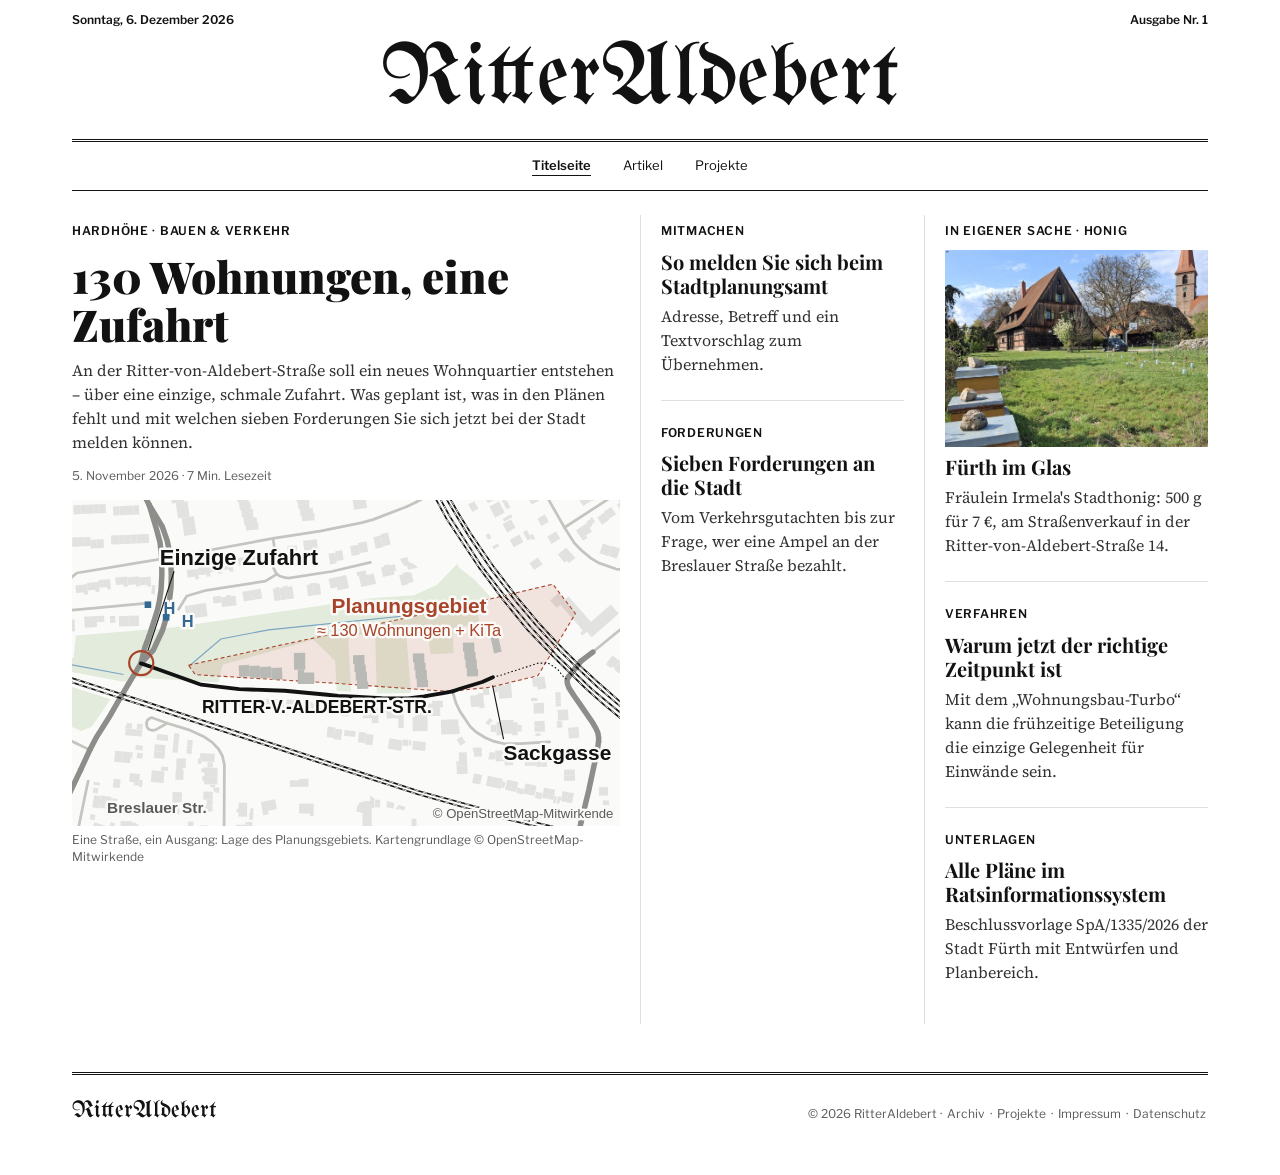
==== index.html @ 5fd56812 "Erste Version der Homepage RitterAldebert Zeitungs-Layout (reines HTML/CSS), Artikel zur Bebauung Ri" ====
<!doctype html>
<html lang="de">
<head>
  <meta charset="utf-8">
  <meta name="viewport" content="width=device-width, initial-scale=1">
  <title>RitterAldebert</title>
  <meta name="description" content="RitterAldebert – Artikel, Notizen und Projekte.">
  <link rel="stylesheet" href="assets/css/fonts.css">
  <link rel="stylesheet" href="assets/css/style.css">
</head>
<body>
  <header class="wrap">
    <div class="topline"><span id="heute">Donnerstag, 5. November 2026</span><span>Ausgabe Nr. 1</span></div>
    <div class="masthead"><a href="index.html">RitterAldebert</a></div>
  </header>
  <nav class="sections wrap" aria-label="Rubriken">
    <ul>
      <li><a href="index.html" aria-current="page">Titelseite</a></li>
      <li><a href="artikel/index.html">Artikel</a></li>
      <li><a href="projekte/index.html">Projekte</a></li>
    </ul>
  </nav>

  <main class="wrap">
    <section class="front">
      <!-- Aufmacher: neuester/wichtigster Artikel -->
      <article class="col lead">
        <a class="kicker" href="artikel/index.html">Hardhöhe · Bauen &amp; Verkehr</a>
        <h2><a href="artikel/ritter-von-aldebert-strasse-verkehr.html">130 Wohnungen, eine Zufahrt</a></h2>
        <p class="summary">An der Ritter-von-Aldebert-Straße soll ein neues Wohnquartier entstehen – über eine einzige, schmale Zufahrt. Was geplant ist, was in den Plänen fehlt und mit welchen sieben Forderungen Sie sich jetzt bei der Stadt melden können.</p>
        <p class="meta">5. November 2026 · 7 Min. Lesezeit</p>
        <figure>
          <a href="artikel/ritter-von-aldebert-strasse-verkehr.html"><img src="assets/img/ritter-aldebert/lageskizze-mobil.svg" alt="Lageskizze: einzige Zufahrt zur Ritter-von-Aldebert-Straße an der Breslauer Straße, Planungsgebiet nördlich der Straße" width="1000" height="596"></a>
          <figcaption>Eine Straße, ein Ausgang: Lage des Planungsgebiets. Kartengrundlage © OpenStreetMap-Mitwirkende</figcaption>
        </figure>
      </article>

      <!-- Spalte 2 -->
      <div class="col">
        <article class="teaser">
          <span class="kicker">Mitmachen</span>
          <h3><a href="artikel/ritter-von-aldebert-strasse-verkehr.html#melden">So melden Sie sich beim Stadtplanungsamt</a></h3>
          <p class="summary">Adresse, Betreff und ein Textvorschlag zum Übernehmen.</p>
        </article>
        <article class="teaser">
          <span class="kicker">Forderungen</span>
          <h3><a href="artikel/ritter-von-aldebert-strasse-verkehr.html#forderungen">Sieben Forderungen an die Stadt</a></h3>
          <p class="summary">Vom Verkehrsgutachten bis zur Frage, wer eine Ampel an der Breslauer Straße bezahlt.</p>
        </article>
      </div>

      <!-- Spalte 3 -->
      <div class="col">
        <article class="teaser">
          <span class="kicker">In eigener Sache · Honig</span>
          <a href="artikel/fraeulein-irmelas-stadthonig.html"><img src="assets/img/stadthonig/pfarrgarten-poppenreuth.jpg" alt="Bienenkästen im Pfarrgarten Poppenreuth vor dem Kirchturm" width="1200" height="1600" loading="lazy" style="aspect-ratio:4/3;object-fit:cover;object-position:center 35%;width:100%;margin:6px 0 8px"></a>
          <h3><a href="artikel/fraeulein-irmelas-stadthonig.html">Fürth im Glas</a></h3>
          <p class="summary">Fräulein Irmela's Stadthonig: 500 g für 7 €, am Straßenverkauf in der Ritter-von-Aldebert-Straße 14.</p>
        </article>
        <article class="teaser">
          <span class="kicker">Verfahren</span>
          <h3><a href="artikel/ritter-von-aldebert-strasse-verkehr.html#verfahren">Warum jetzt der richtige Zeitpunkt ist</a></h3>
          <p class="summary">Mit dem „Wohnungsbau-Turbo“ kann die frühzeitige Beteiligung die einzige Gelegenheit für Einwände sein.</p>
        </article>
        <article class="teaser">
          <span class="kicker">Unterlagen</span>
          <h3><a href="https://stadtrat.fuerth.de/vo0050.asp?__kvonr=66190">Alle Pläne im Ratsinformationssystem</a></h3>
          <p class="summary">Beschlussvorlage SpA/1335/2026 der Stadt Fürth mit Entwürfen und Planbereich.</p>
        </article>
      </div>
    </section>

  </main>

  <footer class="wrap">
    <div class="footer"><span class="mark">RitterAldebert</span><span>© 2026 RitterAldebert<span class="sep" aria-hidden="true"> · </span><a href="artikel/index.html">Archiv</a><span class="sep" aria-hidden="true"> · </span><a href="projekte/index.html">Projekte</a><span class="sep" aria-hidden="true"> · </span><a href="impressum.html">Impressum</a><span class="sep" aria-hidden="true"> · </span><a href="datenschutz.html">Datenschutz</a></span></div>
  </footer>
  <script src="assets/js/datum.js"></script>
</body>
</html>
---- assets/css/fonts.css ----
/* Lokal eingebundene Schriften (SIL Open Font License 1.1) – keine Verbindung zu Google.
   Quelle: Google Fonts, heruntergeladen 05.11.2026. Lizenztexte: assets/fonts/LIZENZ.txt */

@font-face {
  font-family: 'Libre Franklin';
  font-style: normal;
  font-weight: 400;
  font-display: swap;
  src: url('../fonts/libre-franklin-normal-400-latin-ext.woff2') format('woff2');
  unicode-range: U+0100-02BA, U+02BD-02C5, U+02C7-02CC, U+02CE-02D7, U+02DD-02FF, U+0304, U+0308, U+0329, U+1D00-1DBF, U+1E00-1E9F, U+1EF2-1EFF, U+2020, U+20A0-20AB, U+20AD-20C4, U+2113, U+2C60-2C7F, U+A720-A7FF;
}

@font-face {
  font-family: 'Libre Franklin';
  font-style: normal;
  font-weight: 400;
  font-display: swap;
  src: url('../fonts/libre-franklin-normal-400-latin.woff2') format('woff2');
  unicode-range: U+0000-00FF, U+0131, U+0152-0153, U+02BB-02BC, U+02C6, U+02DA, U+02DC, U+0304, U+0308, U+0329, U+2000-206F, U+20AC, U+2122, U+2191, U+2193, U+2212, U+2215, U+FEFF, U+FFFD;
}

@font-face {
  font-family: 'Libre Franklin';
  font-style: normal;
  font-weight: 600;
  font-display: swap;
  src: url('../fonts/libre-franklin-normal-400-latin-ext.woff2') format('woff2');
  unicode-range: U+0100-02BA, U+02BD-02C5, U+02C7-02CC, U+02CE-02D7, U+02DD-02FF, U+0304, U+0308, U+0329, U+1D00-1DBF, U+1E00-1E9F, U+1EF2-1EFF, U+2020, U+20A0-20AB, U+20AD-20C4, U+2113, U+2C60-2C7F, U+A720-A7FF;
}

@font-face {
  font-family: 'Libre Franklin';
  font-style: normal;
  font-weight: 600;
  font-display: swap;
  src: url('../fonts/libre-franklin-normal-400-latin.woff2') format('woff2');
  unicode-range: U+0000-00FF, U+0131, U+0152-0153, U+02BB-02BC, U+02C6, U+02DA, U+02DC, U+0304, U+0308, U+0329, U+2000-206F, U+20AC, U+2122, U+2191, U+2193, U+2212, U+2215, U+FEFF, U+FFFD;
}

@font-face {
  font-family: 'Playfair Display';
  font-style: normal;
  font-weight: 700;
  font-display: swap;
  src: url('../fonts/playfair-display-normal-700-latin-ext.woff2') format('woff2');
  unicode-range: U+0100-02BA, U+02BD-02C5, U+02C7-02CC, U+02CE-02D7, U+02DD-02FF, U+0304, U+0308, U+0329, U+1D00-1DBF, U+1E00-1E9F, U+1EF2-1EFF, U+2020, U+20A0-20AB, U+20AD-20C4, U+2113, U+2C60-2C7F, U+A720-A7FF;
}

@font-face {
  font-family: 'Playfair Display';
  font-style: normal;
  font-weight: 700;
  font-display: swap;
  src: url('../fonts/playfair-display-normal-700-latin.woff2') format('woff2');
  unicode-range: U+0000-00FF, U+0131, U+0152-0153, U+02BB-02BC, U+02C6, U+02DA, U+02DC, U+0304, U+0308, U+0329, U+2000-206F, U+20AC, U+2122, U+2191, U+2193, U+2212, U+2215, U+FEFF, U+FFFD;
}

@font-face {
  font-family: 'Playfair Display';
  font-style: normal;
  font-weight: 900;
  font-display: swap;
  src: url('../fonts/playfair-display-normal-700-latin-ext.woff2') format('woff2');
  unicode-range: U+0100-02BA, U+02BD-02C5, U+02C7-02CC, U+02CE-02D7, U+02DD-02FF, U+0304, U+0308, U+0329, U+1D00-1DBF, U+1E00-1E9F, U+1EF2-1EFF, U+2020, U+20A0-20AB, U+20AD-20C4, U+2113, U+2C60-2C7F, U+A720-A7FF;
}

@font-face {
  font-family: 'Playfair Display';
  font-style: normal;
  font-weight: 900;
  font-display: swap;
  src: url('../fonts/playfair-display-normal-700-latin.woff2') format('woff2');
  unicode-range: U+0000-00FF, U+0131, U+0152-0153, U+02BB-02BC, U+02C6, U+02DA, U+02DC, U+0304, U+0308, U+0329, U+2000-206F, U+20AC, U+2122, U+2191, U+2193, U+2212, U+2215, U+FEFF, U+FFFD;
}

@font-face {
  font-family: 'Source Serif 4';
  font-style: italic;
  font-weight: 400;
  font-display: swap;
  src: url('../fonts/source-serif-4-italic-400-latin-ext.woff2') format('woff2');
  unicode-range: U+0100-02BA, U+02BD-02C5, U+02C7-02CC, U+02CE-02D7, U+02DD-02FF, U+0304, U+0308, U+0329, U+1D00-1DBF, U+1E00-1E9F, U+1EF2-1EFF, U+2020, U+20A0-20AB, U+20AD-20C4, U+2113, U+2C60-2C7F, U+A720-A7FF;
}

@font-face {
  font-family: 'Source Serif 4';
  font-style: italic;
  font-weight: 400;
  font-display: swap;
  src: url('../fonts/source-serif-4-italic-400-latin.woff2') format('woff2');
  unicode-range: U+0000-00FF, U+0131, U+0152-0153, U+02BB-02BC, U+02C6, U+02DA, U+02DC, U+0304, U+0308, U+0329, U+2000-206F, U+20AC, U+2122, U+2191, U+2193, U+2212, U+2215, U+FEFF, U+FFFD;
}

@font-face {
  font-family: 'Source Serif 4';
  font-style: normal;
  font-weight: 400;
  font-display: swap;
  src: url('../fonts/source-serif-4-normal-400-latin-ext.woff2') format('woff2');
  unicode-range: U+0100-02BA, U+02BD-02C5, U+02C7-02CC, U+02CE-02D7, U+02DD-02FF, U+0304, U+0308, U+0329, U+1D00-1DBF, U+1E00-1E9F, U+1EF2-1EFF, U+2020, U+20A0-20AB, U+20AD-20C4, U+2113, U+2C60-2C7F, U+A720-A7FF;
}

@font-face {
  font-family: 'Source Serif 4';
  font-style: normal;
  font-weight: 400;
  font-display: swap;
  src: url('../fonts/source-serif-4-normal-400-latin.woff2') format('woff2');
  unicode-range: U+0000-00FF, U+0131, U+0152-0153, U+02BB-02BC, U+02C6, U+02DA, U+02DC, U+0304, U+0308, U+0329, U+2000-206F, U+20AC, U+2122, U+2191, U+2193, U+2212, U+2215, U+FEFF, U+FFFD;
}

@font-face {
  font-family: 'Source Serif 4';
  font-style: normal;
  font-weight: 600;
  font-display: swap;
  src: url('../fonts/source-serif-4-normal-400-latin-ext.woff2') format('woff2');
  unicode-range: U+0100-02BA, U+02BD-02C5, U+02C7-02CC, U+02CE-02D7, U+02DD-02FF, U+0304, U+0308, U+0329, U+1D00-1DBF, U+1E00-1E9F, U+1EF2-1EFF, U+2020, U+20A0-20AB, U+20AD-20C4, U+2113, U+2C60-2C7F, U+A720-A7FF;
}

@font-face {
  font-family: 'Source Serif 4';
  font-style: normal;
  font-weight: 600;
  font-display: swap;
  src: url('../fonts/source-serif-4-normal-400-latin.woff2') format('woff2');
  unicode-range: U+0000-00FF, U+0131, U+0152-0153, U+02BB-02BC, U+02C6, U+02DA, U+02DC, U+0304, U+0308, U+0329, U+2000-206F, U+20AC, U+2122, U+2191, U+2193, U+2212, U+2215, U+FEFF, U+FFFD;
}

@font-face {
  font-family: 'UnifrakturMaguntia';
  font-style: normal;
  font-weight: 400;
  font-display: swap;
  src: url('../fonts/unifrakturmaguntia-normal-400-latin.woff2') format('woff2');
  unicode-range: U+0000-00FF, U+0131, U+0152-0153, U+02BB-02BC, U+02C6, U+02DA, U+02DC, U+0304, U+0308, U+0329, U+2000-206F, U+20AC, U+2122, U+2191, U+2193, U+2212, U+2215, U+FEFF, U+FFFD;
}
---- assets/css/style.css ----
/* RitterAldebert – einziges Stylesheet. Werte siehe docs/design.md */
:root {
  --ink: #121212;
  --paper: #ffffff;
  --muted: #5a5a5a;
  --rule: #dfdfdf;
  --link: #326891;
  --accent: #a8442a;   /* nur in Grafiken: „neu / geplant“ */
  --accent-soft: #f3e3dd;

  --font-masthead: "UnifrakturMaguntia", "Old English Text MT", serif;
  --font-headline: "Playfair Display", Georgia, serif;
  --font-body: "Source Serif 4", Georgia, serif;
  --font-meta: "Libre Franklin", "Helvetica Neue", Arial, sans-serif;

  --max: 1200px;
  --gutter: 16px;
}
@media (min-width: 760px) { :root { --gutter: 32px; } }

*, *::before, *::after { box-sizing: border-box; }
html { -webkit-text-size-adjust: 100%; }
body {
  margin: 0;
  background: var(--paper);
  color: var(--ink);
  font: 400 1.125rem/1.6 var(--font-body);
  text-rendering: optimizeLegibility;
}
img { max-width: 100%; height: auto; display: block; }
a { color: inherit; text-decoration: none; }
a:hover { text-decoration: underline; text-underline-offset: 3px; }
:focus-visible { outline: 2px solid var(--ink); outline-offset: 2px; }

.wrap { max-width: var(--max); margin: 0 auto; padding: 0 var(--gutter); }

/* ---------- Kopf ---------- */
.topline {
  display: flex; justify-content: space-between; gap: 1rem;
  font: 600 0.75rem/1 var(--font-meta);
  padding: 14px 0 0;
}
.topline span:last-child { text-align: right; }
.masthead {
  text-align: center;
  border-bottom: 3px double var(--ink);
  padding: 6px 0 10px;
}
.masthead a {
  font-family: var(--font-masthead);
  font-size: clamp(2.6rem, 8vw, 5.5rem);
  line-height: 1.1;
  font-weight: 400;
  text-decoration: none;
}
.sections {
  font: 400 0.8125rem/1 var(--font-meta);
}
.sections ul {
  border-bottom: 1px solid var(--ink);
  list-style: none; margin: 0; padding: 2px 0;
  display: flex; justify-content: center; flex-wrap: wrap; gap: 0 16px;
}
/* Tippfläche mind. 44 px hoch (Mobil) */
.sections a { display: inline-block; padding: 15px 8px; min-height: 44px; }
@media (max-width: 600px) { .sections { font-size: 0.9375rem; } }
.sections a[aria-current="page"] { font-weight: 600; text-decoration: underline; text-underline-offset: 5px; }

/* ---------- Meta-Elemente ---------- */
.kicker, .byline, figcaption, .meta {
  font-family: var(--font-meta);
  font-size: 0.75rem;
  color: var(--muted);
}
.kicker { text-transform: uppercase; letter-spacing: 0.06em; font-weight: 600; color: var(--ink); }
figure { margin: 0; }
figcaption { margin-top: 6px; line-height: 1.4; }

/* ---------- Startseite ---------- */
.front {
  display: grid;
  grid-template-columns: 1fr;
  gap: 0;
  padding: 24px 0;
}
@media (min-width: 760px) {
  .front { grid-template-columns: 2fr 1fr 1fr; }
  .front > .col + .col { border-left: 1px solid var(--rule); padding-left: 20px; }
  .front > .col:not(:last-child) { padding-right: 20px; }
}
.lead h2 {
  font: 900 clamp(1.8rem, 4vw, 2.75rem)/1.1 var(--font-headline);
  margin: 8px 0 10px;
}
.lead figure { margin: 14px 0 0; }
.summary { font-size: 1rem; line-height: 1.5; margin: 0 0 8px; color: #333; }

.teaser { padding: 0 0 16px; margin: 0 0 16px; border-bottom: 1px solid var(--rule); }
.teaser:last-child { border-bottom: 0; }
.teaser h3 { font: 700 1.25rem/1.2 var(--font-headline); margin: 6px 0 6px; }
.front > .col + .col { padding-top: 24px; }
@media (min-width: 760px) { .front > .col + .col { padding-top: 0; } }
.front > .col + .col { border-top: 1px solid var(--rule); }
@media (min-width: 760px) { .front > .col + .col { border-top: 0; } }

.section-head {
  font: 700 1.125rem/1 var(--font-headline);
  border-top: 2px solid var(--ink);
  padding-top: 10px; margin: 8px 0 18px;
}
.section-head a:hover { text-decoration: underline; }

/* ---------- Galerie ---------- */
.gallery {
  display: grid;
  grid-template-columns: repeat(auto-fill, minmax(260px, 1fr));
  gap: 28px 24px;
  padding-bottom: 32px;
}
.gallery img { aspect-ratio: 4 / 3; object-fit: cover; width: 100%; background: var(--rule); }
.gallery h3 { font: 700 1.125rem/1.25 var(--font-headline); margin: 10px 0 4px; }

/* ---------- Artikel ---------- */
.article { max-width: 640px; margin: 0 auto; padding: 36px 0 48px; }
.article h1 {
  font: 900 clamp(2rem, 5vw, 3rem)/1.1 var(--font-headline);
  margin: 10px 0 12px;
}
.article .dek { font-style: italic; font-size: 1.25rem; line-height: 1.45; color: #333; margin: 0 0 18px; }
.article .byline { border-top: 1px solid var(--rule); border-bottom: 1px solid var(--rule); padding: 10px 0; margin-bottom: 24px; }
.article figure.wide { margin: 0 0 28px; }
@media (min-width: 1000px) { .article figure.wide { margin-left: -120px; margin-right: -120px; } }
.article .body p { margin: 0 0 1.2em; }
.article .body a { color: var(--link); text-decoration: underline; text-underline-offset: 2px; }
.article .body h2 { font: 700 1.5rem/1.25 var(--font-headline); margin: 1.8em 0 0.6em; }
.article .body blockquote {
  margin: 1.6em 0; padding: 0 0 0 20px; border-left: 3px solid var(--ink);
  font: italic 400 1.375rem/1.4 var(--font-headline);
}
.article .body figure { margin: 1.6em 0 1.8em; }
.article .body figure > img { max-height: 620px; width: auto; max-width: 100%; margin: 0 auto; }
img.crop-43 { aspect-ratio: 4 / 3; object-fit: cover; object-position: center 40%; width: 100%; }
.article .body ol, .article .body ul { padding-left: 1.4em; margin: 0 0 1.4em; }
.article .body li { margin: 0 0 0.7em; }
.article .body ol.demands li::marker { font: 700 1.1em var(--font-headline); }
.article .body ul.sources { font-size: 0.95rem; }
.factbox {
  border-top: 2px solid var(--ink); border-bottom: 1px solid var(--rule);
  padding: 14px 0 4px; margin: 1.6em 0;
  font-size: 1rem;
}
.factbox p { margin: 0 0 0.8em; }
.article .body blockquote.letter {
  font: 400 1rem/1.6 var(--font-body);
  border-left: 1px solid var(--rule);
}
.article .body blockquote.letter p { margin: 0 0 0.9em; }
.article .body > p:first-of-type::first-letter {
  float: left;
  font: 900 4.2em/0.8 var(--font-headline);
  padding: 6px 8px 0 0;
}

/* ---------- Grafiken ---------- */
.graphic { margin: 1.8em 0 2em; }
.article .body .graphic .g-title { font: 700 1.125rem/1.25 var(--font-headline); margin: 0 0 2px; }
.article .body .graphic .g-sub { font: 400 0.8125rem/1.4 var(--font-meta); color: var(--muted); margin: 0 0 12px; }
.article .body .graphic .paths p { margin: 0 0 4px; }
.graphic svg, .graphic img { width: 100%; height: auto; display: block; }
.graphic svg text { font-family: var(--font-meta); }
/* Querschnitt: auf schmalen Bildschirmen größere Schrift, Nebensachen ausblenden */
@media (max-width: 600px) {
  .qs .t-s { font-size: 20px; }
  .qs .t-m { font-size: 22px; }
  .qs .t-hide { display: none; }
}
.graphic figcaption { border-top: 1px solid var(--rule); padding-top: 6px; }

/* Kennzahlen */
.stats { display: grid; grid-template-columns: 1fr; gap: 0; border-top: 2px solid var(--ink); }
@media (min-width: 560px) { .stats { grid-template-columns: repeat(3, 1fr); } }
.stat { padding: 12px 14px 14px 0; border-bottom: 1px solid var(--rule); }
@media (min-width: 560px) { .stat + .stat { border-left: 1px solid var(--rule); padding-left: 14px; } }
.stat .num { font: 900 2.1rem/1 var(--font-headline); color: var(--accent); display: block; margin: 6px 0 4px; }
.stat .lbl { display: block; font: 400 0.8125rem/1.35 var(--font-meta); color: var(--ink); }
.stat .lbl em { color: var(--muted); font-style: normal; }
.range { margin: 14px 0 0; font-family: var(--font-meta); font-size: 0.75rem; color: var(--muted); }
.range .track { position: relative; height: 14px; background: #eeeeec; margin: 6px 0 4px; }
.range .band { position: absolute; top: 0; bottom: 0; left: 50%; width: 41.7%; background: var(--accent); opacity: .85; }
.range .scale { display: flex; justify-content: space-between; }

/* Verfahrensablauf */
.process { list-style: none; margin: 0; padding: 0; font-family: var(--font-meta); font-size: 0.875rem; }
.process > li { position: relative; padding: 0 0 18px 28px; margin: 0; border-left: 2px solid var(--rule); margin-left: 7px; }
.process > li:last-child { border-left-color: transparent; padding-bottom: 0; }
.process > li::before { content: ""; position: absolute; left: -8px; top: 2px; width: 14px; height: 14px; border-radius: 50%; background: var(--paper); border: 2px solid var(--ink); }
.process > li.done::before { background: var(--ink); }
.process > li.now::before { background: var(--accent); border-color: var(--accent); box-shadow: 0 0 0 4px var(--accent-soft); }
.process .when { display: block; font-size: 0.75rem; color: var(--muted); text-transform: uppercase; letter-spacing: .05em; }
.process .now-tag { display: inline-block; background: var(--accent); color: #fff; font-size: 0.6875rem; font-weight: 600; letter-spacing: .06em; padding: 1px 6px; margin-left: 6px; vertical-align: 2px; }
.process strong { font-weight: 600; }
.paths { display: grid; grid-template-columns: 1fr; gap: 12px; margin-top: 10px; }
@media (min-width: 560px) { .paths { grid-template-columns: 1fr 1fr; } }
.paths > div { border-top: 2px solid var(--ink); padding-top: 8px; }
.paths h4 { font: 700 0.95rem/1.3 var(--font-headline); margin: 0 0 4px; }
.paths p { margin: 0 0 4px; font-size: 0.8125rem; line-height: 1.45; }
.paths .pro { color: var(--muted); }

.article.no-dropcap .body > p:first-of-type::first-letter { float: none; font: inherit; padding: 0; }

/* Teilen-Leiste */
.share { display: flex; flex-wrap: wrap; align-items: center; gap: 8px; margin: 0 0 24px; font-family: var(--font-meta); }
.share:empty { display: none; }
.share-label { font-size: 0.75rem; font-weight: 600; text-transform: uppercase; letter-spacing: .06em; margin-right: 4px; }
.share-btn {
  display: inline-flex; align-items: center; min-height: 44px; padding: 0 14px;
  border: 1px solid var(--ink); background: var(--paper); color: var(--ink);
  font: 600 0.8125rem/1 var(--font-meta); text-decoration: none; cursor: pointer; border-radius: 0;
}
.share-btn:hover { background: var(--ink); color: var(--paper); text-decoration: none; }
.share-main { background: var(--ink); color: var(--paper); }
.share-end { border-top: 1px solid var(--rule); padding-top: 16px; margin-top: 28px; }

/* Archivliste */
.archive { list-style: none; padding: 0; margin: 0; max-width: 800px; }
.archive li { display: grid; grid-template-columns: 1fr; gap: 4px; padding: 18px 0; border-bottom: 1px solid var(--rule); }
@media (min-width: 760px) { .archive li { grid-template-columns: 140px 1fr; gap: 24px; } }
.archive h3 { font: 700 1.25rem/1.25 var(--font-headline); margin: 0 0 4px; }
.archive p { margin: 0; font-size: 1rem; color: #333; }

.page-title { font: 900 2.25rem/1.1 var(--font-headline); margin: 32px 0 20px; }

/* ---------- Fuß ---------- */
.footer {
  border-top: 3px double var(--ink);
  margin-top: 24px;
  padding: 18px 0 40px;
  font: 400 0.75rem/1.5 var(--font-meta);
  color: var(--muted);
  display: flex; flex-wrap: wrap; justify-content: space-between; gap: 8px;
}
.footer a { display: inline-block; padding: 12px 2px; }
@media (max-width: 600px) {
  .footer { flex-direction: column; gap: 4px; font-size: 0.875rem; }
  .footer > span:last-child { display: flex; flex-wrap: wrap; align-items: center; gap: 0 18px; }
  .footer .sep { display: none; }
}
.footer .mark { font-family: var(--font-masthead); font-size: 1.5rem; color: var(--ink); }
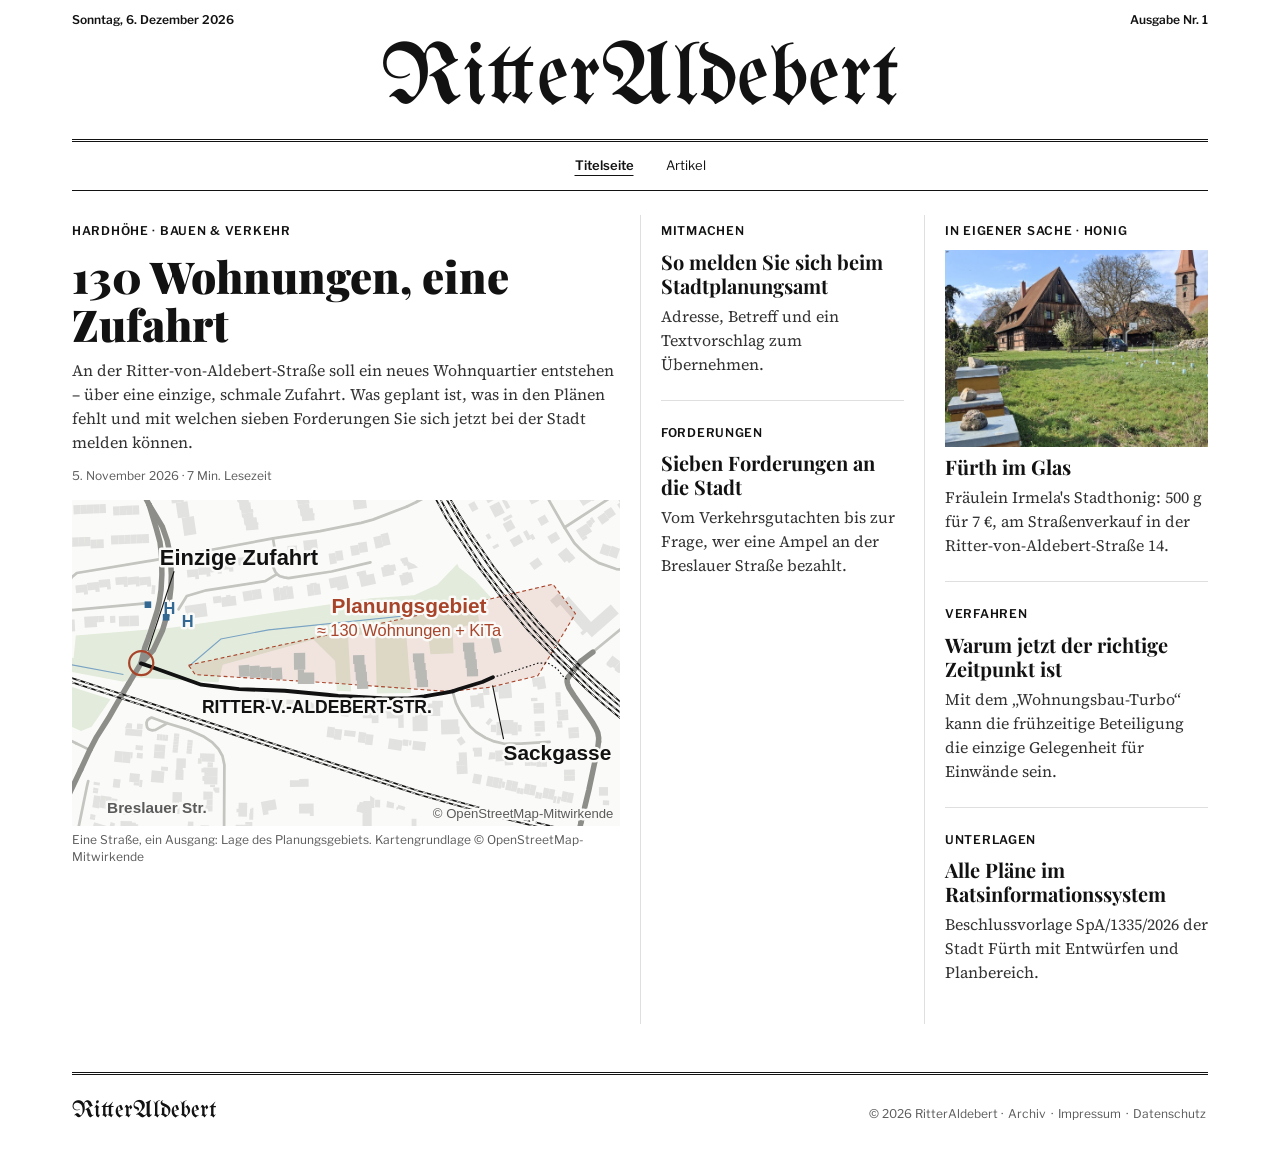
==== commit e002d9db: "Beispielprojekt und Platzhalter entfernt, Rubrik Projekte ausgeblendet Projekte-Galerie, Beispielpro" ====
--- a/index.html
+++ b/index.html
@@ -4,7 +4,7 @@
   <meta charset="utf-8">
   <meta name="viewport" content="width=device-width, initial-scale=1">
   <title>RitterAldebert</title>
-  <meta name="description" content="RitterAldebert – Artikel, Notizen und Projekte.">
+  <meta name="description" content="RitterAldebert – Nachrichten und Hintergründe aus der Ritter-von-Aldebert-Straße in Fürth.">
   <link rel="stylesheet" href="assets/css/fonts.css">
   <link rel="stylesheet" href="assets/css/style.css">
 </head>
@@ -17,7 +17,6 @@
     <ul>
       <li><a href="index.html" aria-current="page">Titelseite</a></li>
       <li><a href="artikel/index.html">Artikel</a></li>
-      <li><a href="projekte/index.html">Projekte</a></li>
     </ul>
   </nav>
 
@@ -73,7 +72,7 @@
   </main>
 
   <footer class="wrap">
-    <div class="footer"><span class="mark">RitterAldebert</span><span>© 2026 RitterAldebert<span class="sep" aria-hidden="true"> · </span><a href="artikel/index.html">Archiv</a><span class="sep" aria-hidden="true"> · </span><a href="projekte/index.html">Projekte</a><span class="sep" aria-hidden="true"> · </span><a href="impressum.html">Impressum</a><span class="sep" aria-hidden="true"> · </span><a href="datenschutz.html">Datenschutz</a></span></div>
+    <div class="footer"><span class="mark">RitterAldebert</span><span>© 2026 RitterAldebert<span class="sep" aria-hidden="true"> · </span><a href="artikel/index.html">Archiv</a><span class="sep" aria-hidden="true"> · </span><a href="impressum.html">Impressum</a><span class="sep" aria-hidden="true"> · </span><a href="datenschutz.html">Datenschutz</a></span></div>
   </footer>
   <script src="assets/js/datum.js"></script>
 </body>
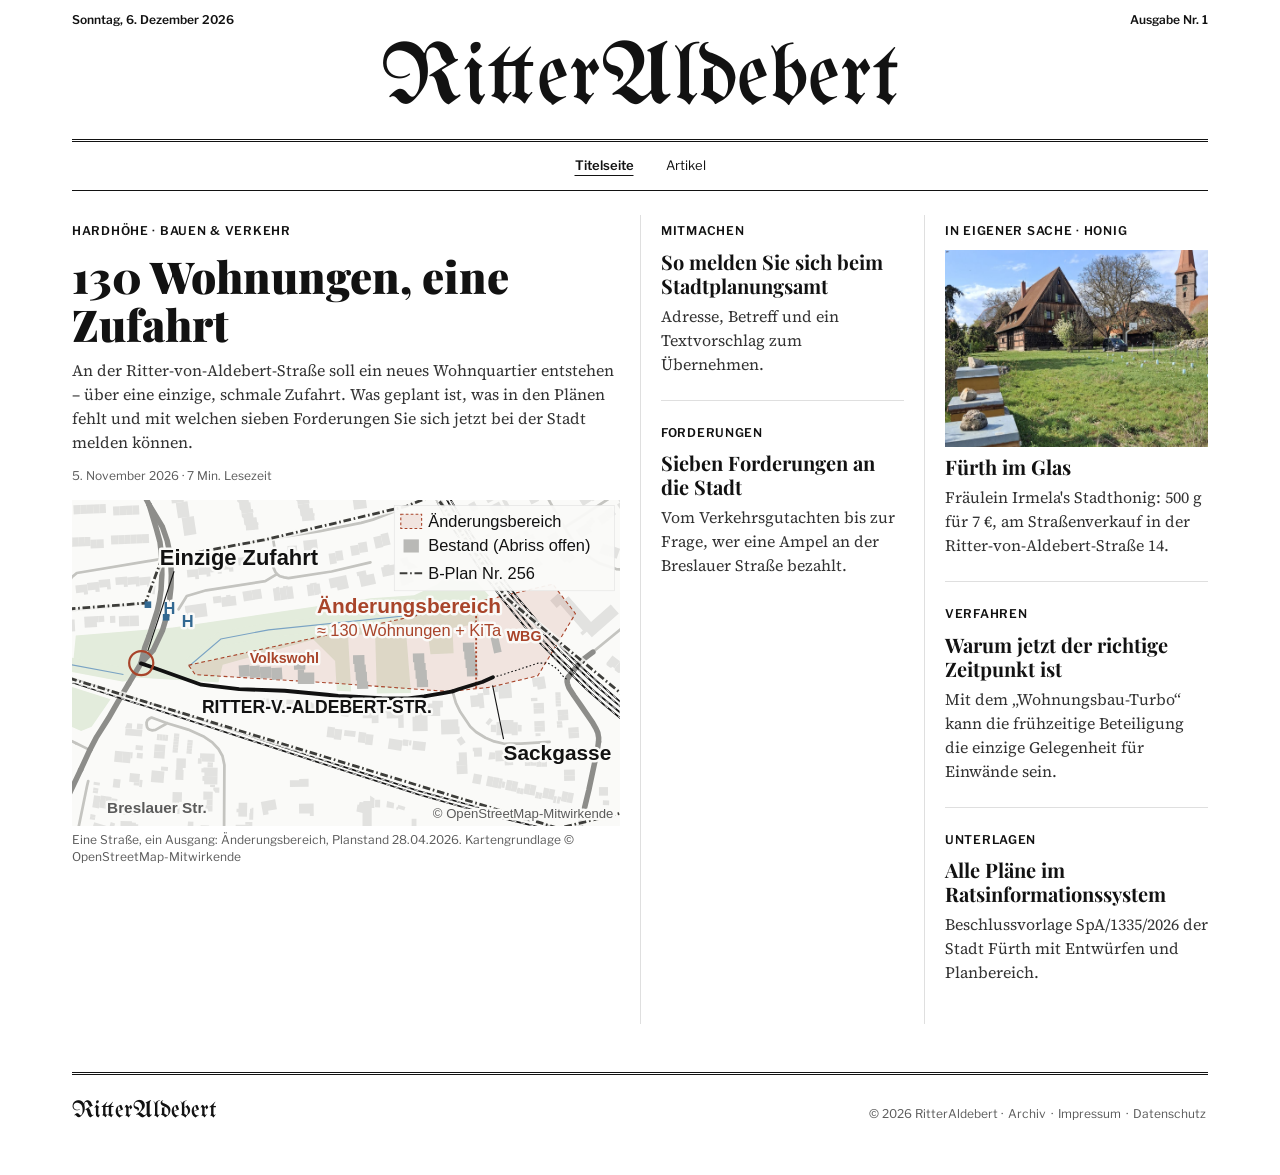
==== commit 9ffb9662: "Verkehrsartikel redaktionell überarbeitet - Verkehrsabschätzung korrigiert (260–530 statt 600–1.100 " ====
--- a/index.html
+++ b/index.html
@@ -30,7 +30,7 @@
         <p class="meta">5. November 2026 · 7 Min. Lesezeit</p>
         <figure>
           <a href="artikel/ritter-von-aldebert-strasse-verkehr.html"><img src="assets/img/ritter-aldebert/lageskizze-mobil.svg" alt="Lageskizze: einzige Zufahrt zur Ritter-von-Aldebert-Straße an der Breslauer Straße, Planungsgebiet nördlich der Straße" width="1000" height="596"></a>
-          <figcaption>Eine Straße, ein Ausgang: Lage des Planungsgebiets. Kartengrundlage © OpenStreetMap-Mitwirkende</figcaption>
+          <figcaption>Eine Straße, ein Ausgang: Änderungsbereich, Planstand 28.04.2026. Kartengrundlage © OpenStreetMap-Mitwirkende</figcaption>
         </figure>
       </article>
 
--- a/assets/css/style.css
+++ b/assets/css/style.css
@@ -179,6 +179,7 @@
 /* Kennzahlen */
 .stats { display: grid; grid-template-columns: 1fr; gap: 0; border-top: 2px solid var(--ink); }
 @media (min-width: 560px) { .stats { grid-template-columns: repeat(3, 1fr); } }
+@media (min-width: 560px) { .stats.four { grid-template-columns: repeat(2, 1fr); } .stats.four .stat:nth-child(3) { border-left: 0; padding-left: 0; } }
 .stat { padding: 12px 14px 14px 0; border-bottom: 1px solid var(--rule); }
 @media (min-width: 560px) { .stat + .stat { border-left: 1px solid var(--rule); padding-left: 14px; } }
 .stat .num { font: 900 2.1rem/1 var(--font-headline); color: var(--accent); display: block; margin: 6px 0 4px; }
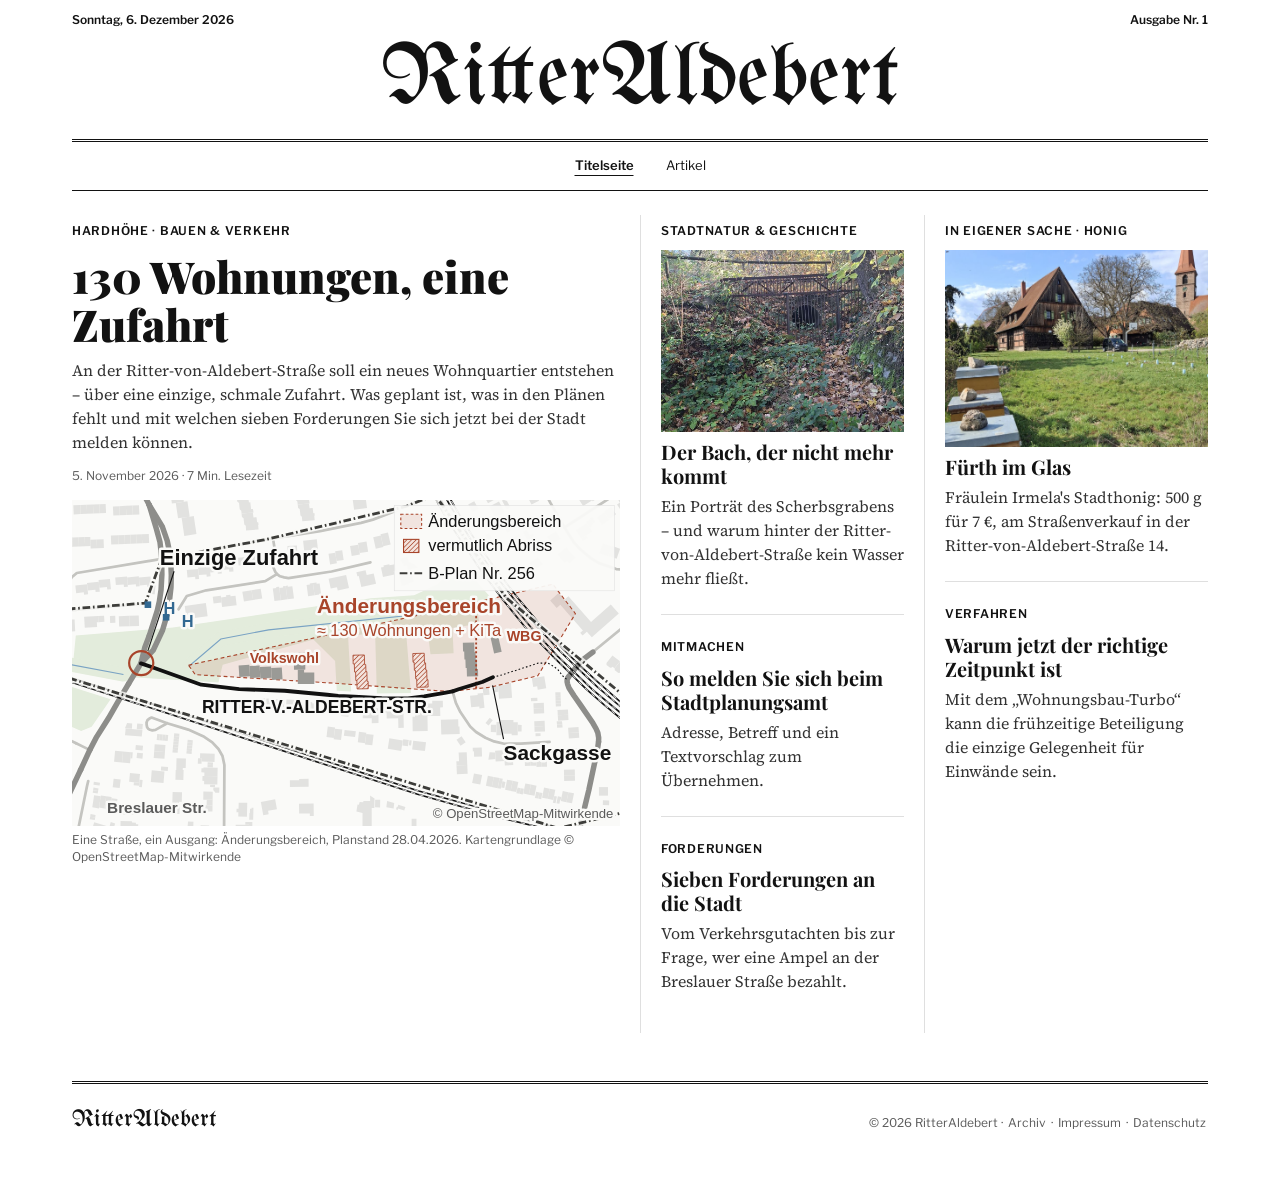
==== commit 0ff4c7d8: "Neuer Artikel: Der Bach, der nicht mehr kommt (Scherbsgraben) Porträt des Scherbsgrabens mit Fokus a" ====
--- a/index.html
+++ b/index.html
@@ -37,6 +37,12 @@
       <!-- Spalte 2 -->
       <div class="col">
         <article class="teaser">
+          <span class="kicker">Stadtnatur &amp; Geschichte</span>
+          <a href="artikel/scherbsgraben.html"><img src="assets/img/scherbsgraben/loewenkaefig.jpg" alt="Vergittertes Rohr im trockenen, laubbedeckten Bachbett des Scherbsgrabens" width="900" height="1200" loading="lazy" style="aspect-ratio:4/3;object-fit:cover;object-position:center 55%;width:100%;margin:6px 0 8px"></a>
+          <h3><a href="artikel/scherbsgraben.html">Der Bach, der nicht mehr kommt</a></h3>
+          <p class="summary">Ein Porträt des Scherbsgrabens – und warum hinter der Ritter-von-Aldebert-Straße kein Wasser mehr fließt.</p>
+        </article>
+        <article class="teaser">
           <span class="kicker">Mitmachen</span>
           <h3><a href="artikel/ritter-von-aldebert-strasse-verkehr.html#melden">So melden Sie sich beim Stadtplanungsamt</a></h3>
           <p class="summary">Adresse, Betreff und ein Textvorschlag zum Übernehmen.</p>
@@ -61,11 +67,6 @@
           <h3><a href="artikel/ritter-von-aldebert-strasse-verkehr.html#verfahren">Warum jetzt der richtige Zeitpunkt ist</a></h3>
           <p class="summary">Mit dem „Wohnungsbau-Turbo“ kann die frühzeitige Beteiligung die einzige Gelegenheit für Einwände sein.</p>
         </article>
-        <article class="teaser">
-          <span class="kicker">Unterlagen</span>
-          <h3><a href="https://stadtrat.fuerth.de/vo0050.asp?__kvonr=66190">Alle Pläne im Ratsinformationssystem</a></h3>
-          <p class="summary">Beschlussvorlage SpA/1335/2026 der Stadt Fürth mit Entwürfen und Planbereich.</p>
-        </article>
       </div>
     </section>
 
--- a/assets/css/style.css
+++ b/assets/css/style.css
@@ -139,6 +139,9 @@
 }
 .article .body figure { margin: 1.6em 0 1.8em; }
 .article .body figure > img { max-height: 620px; width: auto; max-width: 100%; margin: 0 auto; }
+.photo-pair { display: grid; grid-template-columns: 1fr; gap: 14px; margin: 1.6em 0 1.8em; }
+@media (min-width: 560px) { .photo-pair { grid-template-columns: 1fr 1fr; } }
+.article .body .photo-pair figure { margin: 0; }
 img.crop-43 { aspect-ratio: 4 / 3; object-fit: cover; object-position: center 40%; width: 100%; }
 .article .body ol, .article .body ul { padding-left: 1.4em; margin: 0 0 1.4em; }
 .article .body li { margin: 0 0 0.7em; }
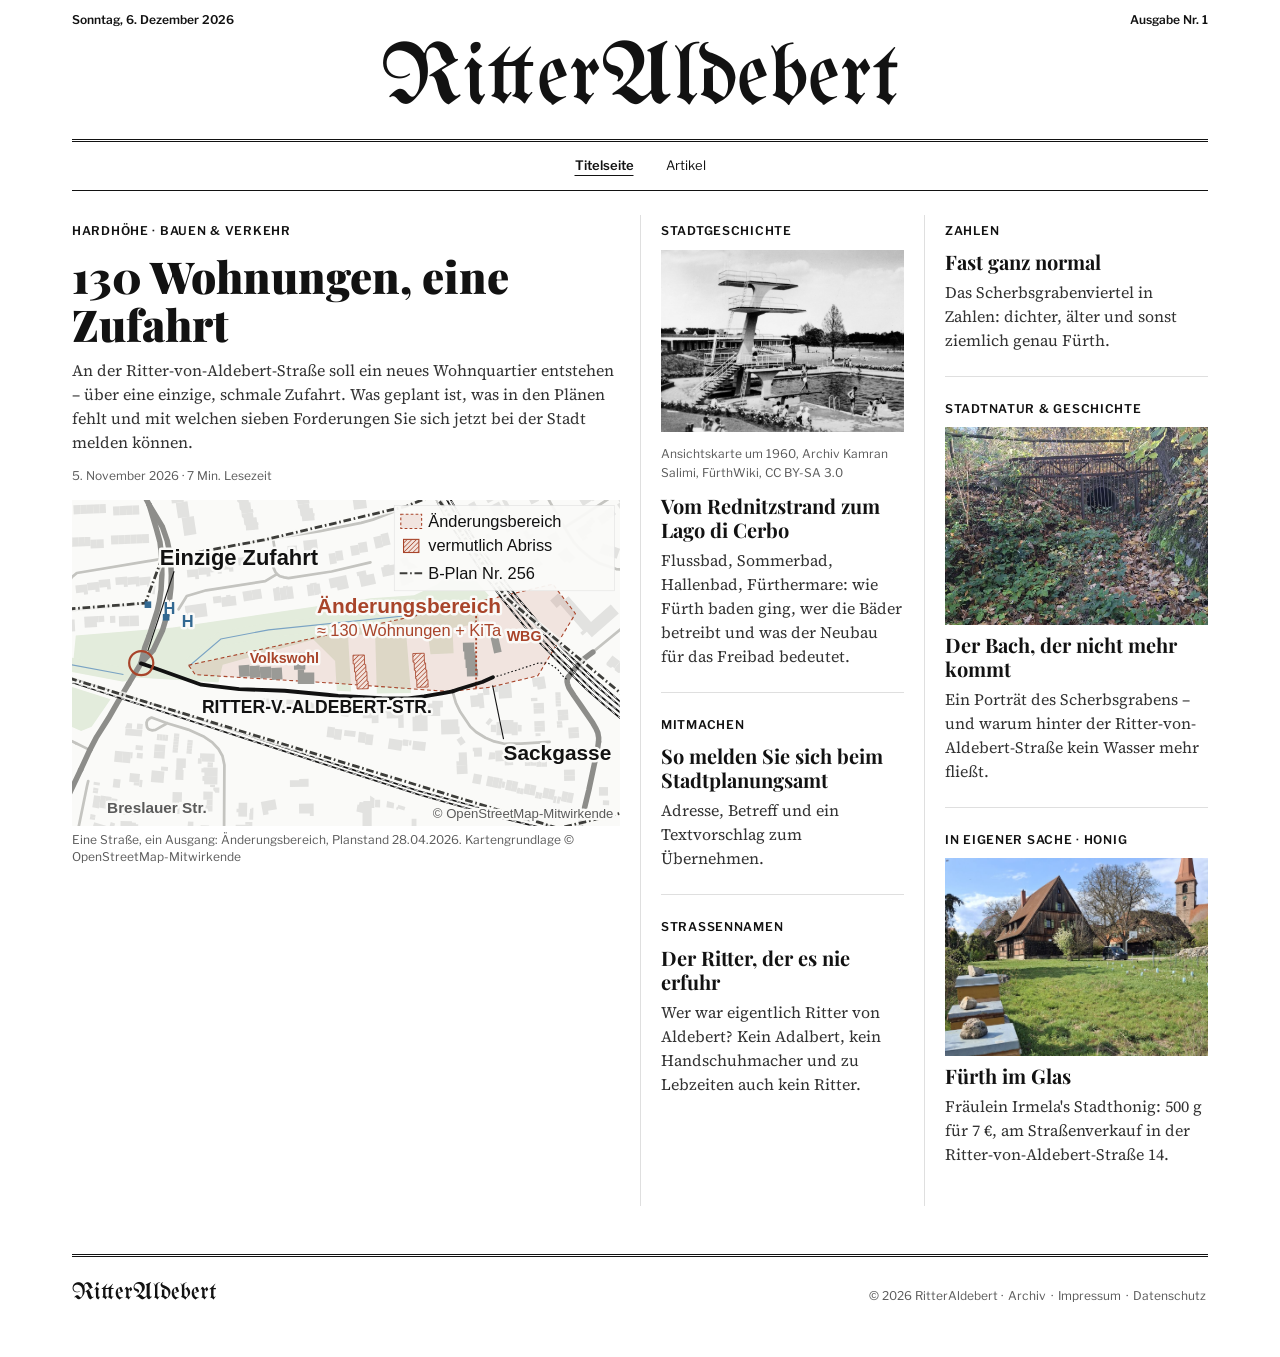
==== commit f5a62da8: "Drei neue Artikel: Bäder am Scherbsgraben, Scherbsgraben in Zahlen, Ritter von Aldebert Mit Recherch" ====
--- a/index.html
+++ b/index.html
@@ -37,10 +37,11 @@
       <!-- Spalte 2 -->
       <div class="col">
         <article class="teaser">
-          <span class="kicker">Stadtnatur &amp; Geschichte</span>
-          <a href="artikel/scherbsgraben.html"><img src="assets/img/scherbsgraben/loewenkaefig.jpg" alt="Vergittertes Rohr im trockenen, laubbedeckten Bachbett des Scherbsgrabens" width="900" height="1200" loading="lazy" style="aspect-ratio:4/3;object-fit:cover;object-position:center 55%;width:100%;margin:6px 0 8px"></a>
-          <h3><a href="artikel/scherbsgraben.html">Der Bach, der nicht mehr kommt</a></h3>
-          <p class="summary">Ein Porträt des Scherbsgrabens – und warum hinter der Ritter-von-Aldebert-Straße kein Wasser mehr fließt.</p>
+          <span class="kicker">Stadtgeschichte</span>
+          <a href="artikel/baeder-scherbsgraben.html"><img src="assets/img/baeder-scherbsgraben/sprungturm-1960.jpg" alt="Historischer Sprungturm aus Beton mit mehreren Plattformen am Sprungbecken des Sommerbads, um 1960" width="1600" height="1106" loading="lazy" style="aspect-ratio:4/3;object-fit:cover;object-position:35% center;width:100%;margin:6px 0 0"></a>
+          <p class="meta">Ansichtskarte um 1960, Archiv Kamran Salimi, FürthWiki, CC BY-SA 3.0</p>
+          <h3><a href="artikel/baeder-scherbsgraben.html">Vom Rednitzstrand zum Lago di Cerbo</a></h3>
+          <p class="summary">Flussbad, Sommerbad, Hallenbad, Fürthermare: wie Fürth baden ging, wer die Bäder betreibt und was der Neubau für das Freibad bedeutet.</p>
         </article>
         <article class="teaser">
           <span class="kicker">Mitmachen</span>
@@ -48,24 +49,30 @@
           <p class="summary">Adresse, Betreff und ein Textvorschlag zum Übernehmen.</p>
         </article>
         <article class="teaser">
-          <span class="kicker">Forderungen</span>
-          <h3><a href="artikel/ritter-von-aldebert-strasse-verkehr.html#forderungen">Sieben Forderungen an die Stadt</a></h3>
-          <p class="summary">Vom Verkehrsgutachten bis zur Frage, wer eine Ampel an der Breslauer Straße bezahlt.</p>
+          <span class="kicker">Straßennamen</span>
+          <h3><a href="artikel/ritter-von-aldebert.html">Der Ritter, der es nie erfuhr</a></h3>
+          <p class="summary">Wer war eigentlich Ritter von Aldebert? Kein Adalbert, kein Handschuhmacher und zu Lebzeiten auch kein Ritter.</p>
         </article>
       </div>
 
       <!-- Spalte 3 -->
       <div class="col">
         <article class="teaser">
+          <span class="kicker">Zahlen</span>
+          <h3><a href="artikel/scherbsgraben-in-zahlen.html">Fast ganz normal</a></h3>
+          <p class="summary">Das Scherbsgrabenviertel in Zahlen: dichter, älter und sonst ziemlich genau Fürth.</p>
+        </article>
+        <article class="teaser">
+          <span class="kicker">Stadtnatur &amp; Geschichte</span>
+          <a href="artikel/scherbsgraben.html"><img src="assets/img/scherbsgraben/loewenkaefig.jpg" alt="Vergittertes Rohr im trockenen, laubbedeckten Bachbett des Scherbsgrabens" width="900" height="1200" loading="lazy" style="aspect-ratio:4/3;object-fit:cover;object-position:center 55%;width:100%;margin:6px 0 8px"></a>
+          <h3><a href="artikel/scherbsgraben.html">Der Bach, der nicht mehr kommt</a></h3>
+          <p class="summary">Ein Porträt des Scherbsgrabens – und warum hinter der Ritter-von-Aldebert-Straße kein Wasser mehr fließt.</p>
+        </article>
+        <article class="teaser">
           <span class="kicker">In eigener Sache · Honig</span>
           <a href="artikel/fraeulein-irmelas-stadthonig.html"><img src="assets/img/stadthonig/pfarrgarten-poppenreuth.jpg" alt="Bienenkästen im Pfarrgarten Poppenreuth vor dem Kirchturm" width="1200" height="1600" loading="lazy" style="aspect-ratio:4/3;object-fit:cover;object-position:center 35%;width:100%;margin:6px 0 8px"></a>
           <h3><a href="artikel/fraeulein-irmelas-stadthonig.html">Fürth im Glas</a></h3>
           <p class="summary">Fräulein Irmela's Stadthonig: 500 g für 7 €, am Straßenverkauf in der Ritter-von-Aldebert-Straße 14.</p>
-        </article>
-        <article class="teaser">
-          <span class="kicker">Verfahren</span>
-          <h3><a href="artikel/ritter-von-aldebert-strasse-verkehr.html#verfahren">Warum jetzt der richtige Zeitpunkt ist</a></h3>
-          <p class="summary">Mit dem „Wohnungsbau-Turbo“ kann die frühzeitige Beteiligung die einzige Gelegenheit für Einwände sein.</p>
         </article>
       </div>
     </section>
